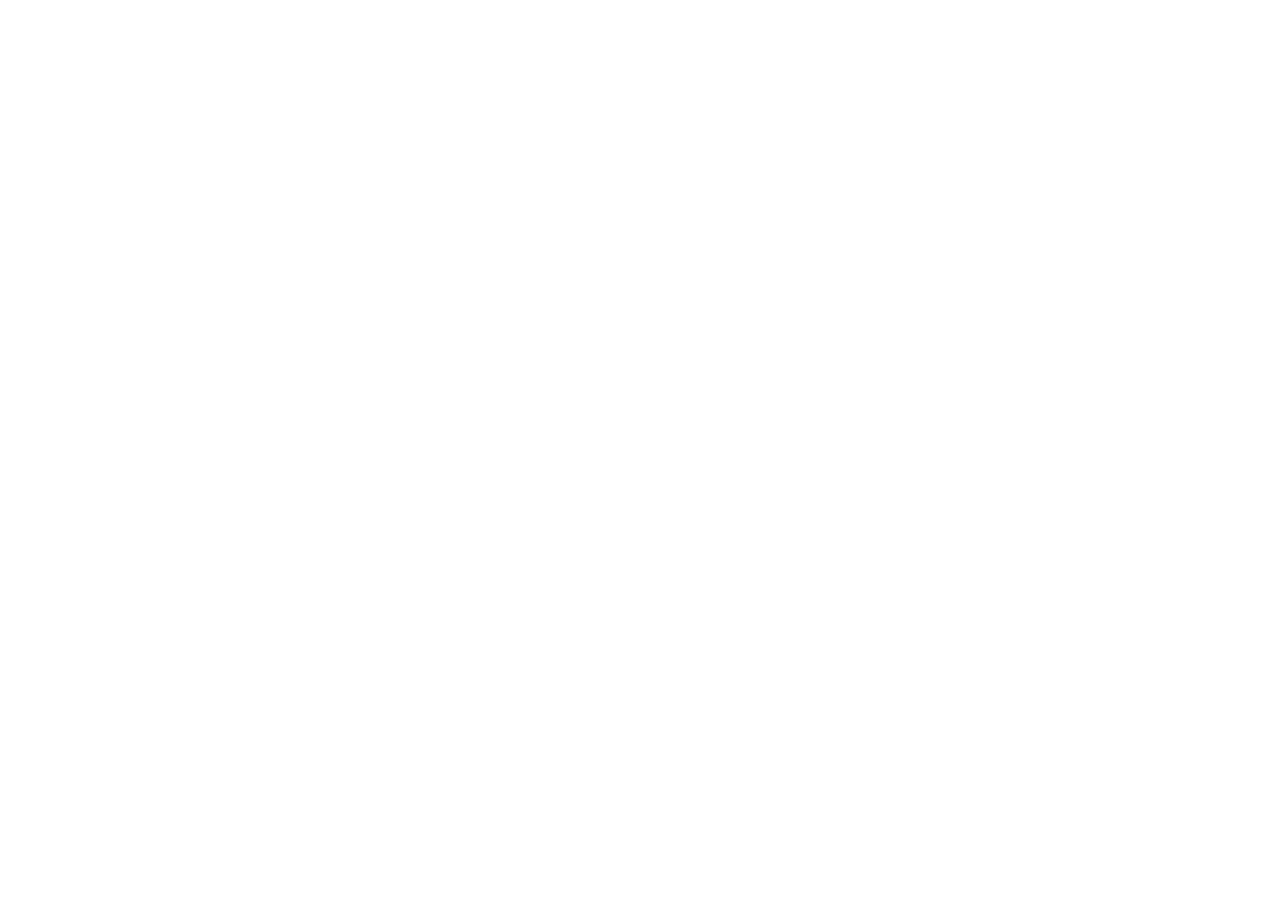
==== Beginner/Fylo landing page with detailed integrations section/index.html @ 860aa9db "Basic file structure" ====
<!DOCTYPE html>
<html lang="en">

<head>
   <meta charset="UTF-8">
   <meta name="viewport" content="width=device-width, initial-scale=1.0">
   <meta http-equiv="X-UA-Compatible" content="ie=edge">
   <link href="https://fonts.googleapis.com/css?family=Open+Sans:400,600,700|Raleway:700" rel="stylesheet">
   <!-- End of fonts -->
   <link rel="stylesheet" href="/normalize.css">
   <link rel="stylesheet" href="css/style.css">
   <!-- End of styles -->
   <link rel="stylesheet" href="https://use.fontawesome.com/releases/v5.7.2/css/all.css" integrity="sha384-fnmOCqbTlWIlj8LyTjo7mOUStjsKC4pOpQbqyi7RrhN7udi9RwhKkMHpvLbHG9Sr"
      crossorigin="anonymous">
   <!-- End of libraries -->
   <title>Flylo landing page</title>
</head>

<body>


</body>

</html>
---- Beginner/Fylo landing page with detailed integrations section/css/style.css ----
*,
*::before,
*::after {
  -webkit-box-sizing: border-box;
          box-sizing: border-box;
}

body {
  font-family: 'Open sans';
}
/*# sourceMappingURL=style.css.map */
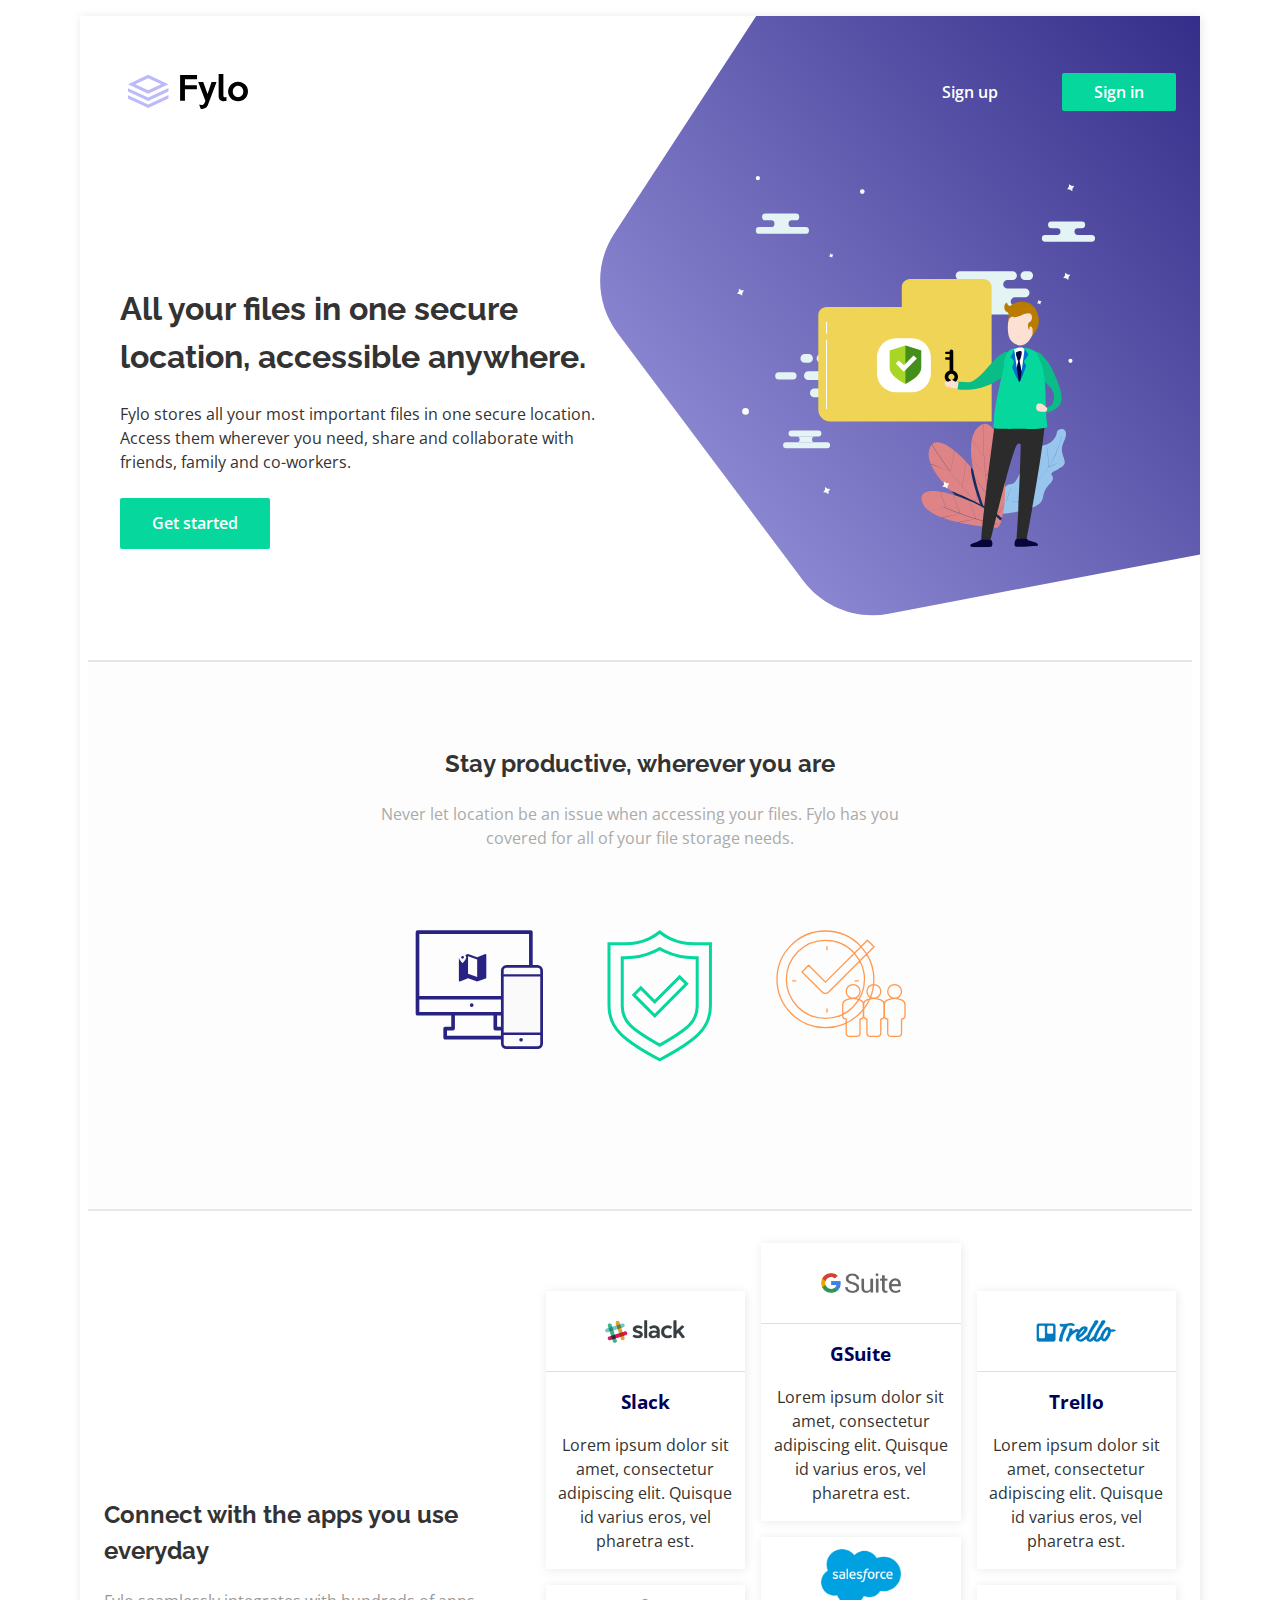
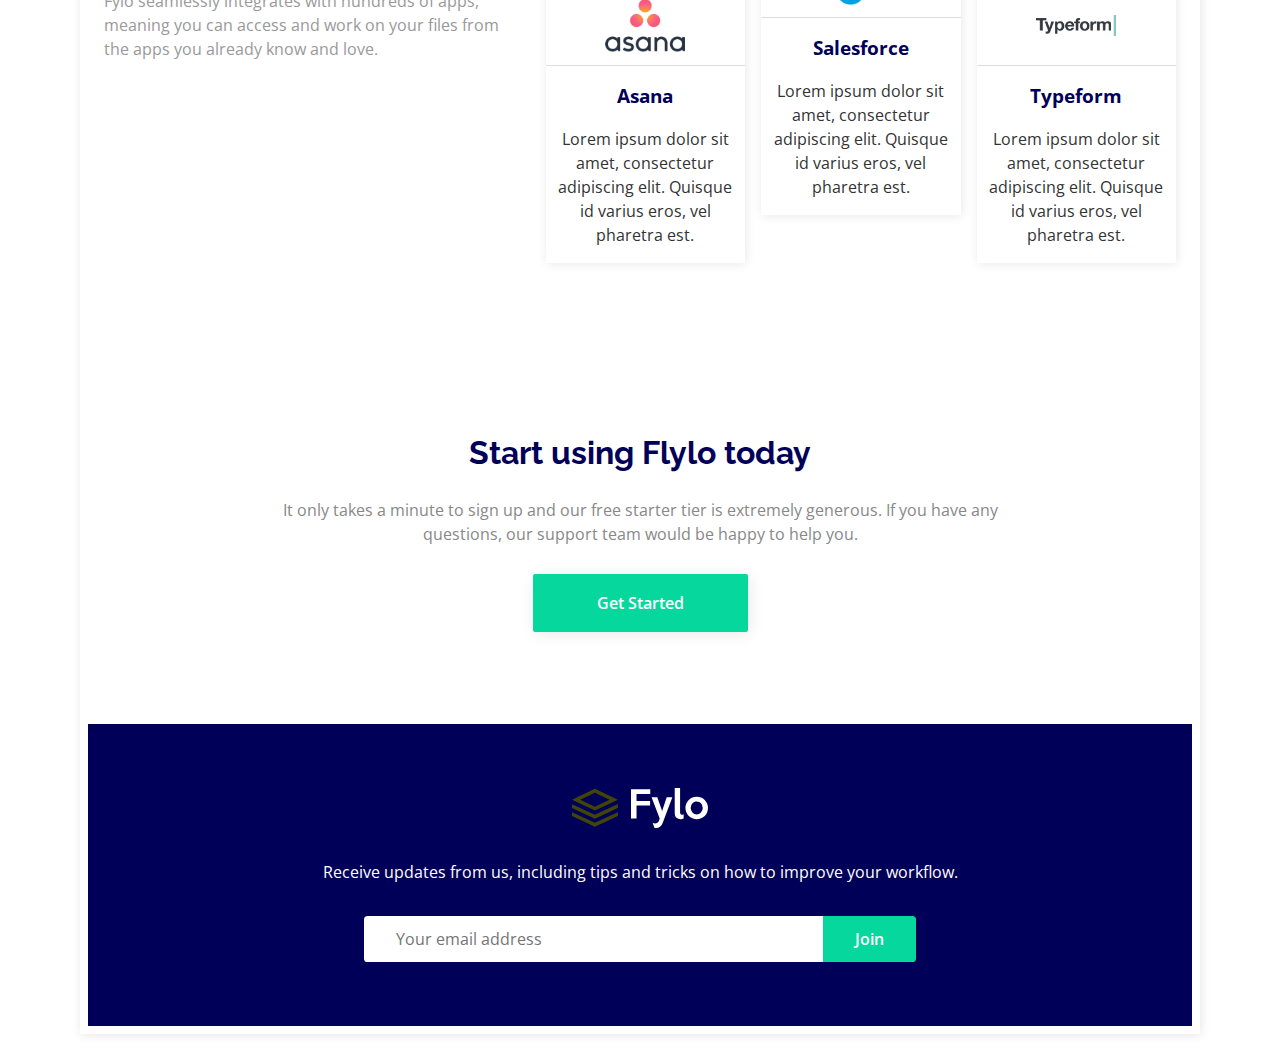
==== commit 81bfa5da: "Desktop and mobile views" ====
--- a/Beginner/Fylo landing page with detailed integrations section/index.html
+++ b/Beginner/Fylo landing page with detailed integrations section/index.html
@@ -17,8 +17,158 @@
 </head>
 
 <body>
+   <div class="container">
+
+      <img class="desktop-bg" src="./img/bg-intro-desktop.svg" alt="Purple background">
+      <img src="./img/bg-intro-mobile.svg" alt="" class="mobile-bg">
+
+      <nav class="navigation">
+         <ul class="navigation__ul">
+            <li class="navigation__li navigation__li--align-left">
+               <a href="#" class="navigation__link"><img class="navigation__logo" src="./img/logo.svg" alt="Company logo"></a>
+            </li>
+            <li class="navigation__li">
+               <a href="#" class="btn navigation__link">Sign up</a>
+            </li>
+            <li class="navigation__li">
+               <a href="#" class="btn btn--green navigation__link navigation__link--green">Sign in</a>
+            </li>
+         </ul>
+      </nav>
+      <!-- End of .navigation -->
+
+      <section class="intro">
+
+         <div class="intro__divider intro__divider--left">
+            <h1 class="heading intro__title">All your files in one secure location, accessible anywhere.</h1>
+            <p class="paragraph intro__text">Fylo stores all your most important files in one secure location.
+               Access them wherever you need, share and collaborate with friends,
+               family and co-workers.</p>
+            <a href="#" class="btn btn--green intro__link">Get started</a>
+         </div>
+
+         <div class="intro__divider">
+            <img class="intro__illustration" src="./img/illustration-main.svg" alt="Illustration">
+         </div>
+
+      </section>
+      <!-- End of .intro -->
+
+      <section class="services">
+         <h2 class="heading services__title">Stay productive, wherever you are</h2>
+         <p class="paragraph services__text">Never let location be an issue when accessing your files. Fylo has you
+            covered for all of your file storage needs.</p>
+         <ul class="services__ul">
+            <li class="services__li"><img src="./img/icon-devices.svg" alt="Information graphic"></li>
+            <li class="services__li"><img src="./img/icon-security.svg" alt="Information graphic"></li>
+            <li class="services__li"><img src="./img/icon-collaboration.svg" alt="Information graphic"></li>
+         </ul>
+      </section>
+      <!-- End of .services -->
+
+      <section class="apps">
+         <div class="apps__divider apps__divider--small">
+            <h2 class="heading apps__heading">Connect with the apps you use everyday</h2>
+            <p class="paragraph apps__information">Fylo seamlessly integrates with hundreds of apps, meaning you can
+               access and
+               work on your files from the apps you already know and love.</p>
+         </div>
+
+         <div class="apps__divider apps__divider--large">
+            <div class="apps__card">
+               <header class="apps__app-header">
+                  <img src="./img/logo-slack.png" alt="" class="apps__logo">
+               </header>
+               <h3 class="apps__app-title">Slack</h3>
+               <p class="paragraph apps__app-description">Lorem ipsum dolor sit amet, consectetur adipiscing elit.
+                  Quisque id
+                  varius eros, vel pharetra est.</p>
+            </div>
+            <!-- End of .apps__card -->
+
+            <div class="apps__card apps__card--transform">
+               <header class="apps__app-header">
+                  <img src="./img/logo-gsuite.png" alt="" class="apps__logo">
+               </header>
+               <h3 class="apps__app-title">GSuite</h3>
+               <p class="paragraph apps__app-description">Lorem ipsum dolor sit amet, consectetur adipiscing elit.
+                  Quisque id
+                  varius eros, vel pharetra est.</p>
+            </div>
+            <!-- End of .apps__card -->
+
+            <div class="apps__card">
+               <header class="apps__app-header">
+                  <img src="./img/logo-trello.png" alt="" class="apps__logo">
+               </header>
+               <h3 class="apps__app-title">Trello</h3>
+               <p class="paragraph apps__app-description">Lorem ipsum dolor sit amet, consectetur adipiscing elit.
+                  Quisque id
+                  varius eros, vel pharetra est.</p>
+            </div>
+            <!-- End of .apps__card -->
+
+            <div class="apps__card">
+               <header class="apps__app-header">
+                  <img src="./img/logo-asana.png" alt="" class="apps__logo">
+               </header>
+               <h3 class="apps__app-title">Asana</h3>
+               <p class="paragraph apps__app-description">Lorem ipsum dolor sit amet, consectetur adipiscing elit.
+                  Quisque id
+                  varius eros, vel pharetra est.</p>
+            </div>
+            <!-- End of .apps__card -->
+
+            <div class="apps__card apps__card--transform">
+               <header class="apps__app-header">
+                  <img src="./img/logo-salesforce.png" alt="" class="apps__logo">
+               </header>
+               <h3 class="apps__app-title">Salesforce</h3>
+               <p class="paragraph apps__app-description">Lorem ipsum dolor sit amet, consectetur adipiscing elit.
+                  Quisque id
+                  varius eros, vel pharetra est.</p>
+            </div>
+            <!-- End of .apps__card -->
+
+            <div class="apps__card">
+               <header class="apps__app-header">
+                  <img src="./img/logo-typeform.png" alt="" class="apps__logo">
+               </header>
+               <h3 class="apps__app-title">Typeform</h3>
+               <p class="paragraph apps__app-description">Lorem ipsum dolor sit amet, consectetur adipiscing elit.
+                  Quisque id
+                  varius eros, vel pharetra est.</p>
+            </div>
+            <!-- End of .apps__card -->
+         </div>
+         <!-- End of .apps_divider -->
+      </section>
+      <!-- End of .apps -->
+
+      <section class="final">
+         <h1 class="heading final__title">Start using Flylo today</h1>
+         <p class="paragraph final__text">It only takes a minute to sign up and our free starter tier is extremely
+            generous. If you have any
+            questions, our support team would be happy to help you.</p>
+         <a href="#" class="btn btn--green final__btn">Get Started</a>
+      </section>
+      <!-- End of .final -->
+
+      <footer class="footer">
+         <img src="./img/logo.svg" alt="Company logo" class="footer__logo">
+         <p class="paragraph footer__description">Receive updates from us, including tips and tricks on how to improve
+            your
+            workflow.</p>
+         <form class="footer__form">
+            <input class="footer__form-input" type="text" placeholder="Your email address">
+            <input class="btn--green footer__form-submit" type="submit" value="Join">
+         </form>
+      </footer>
+      <!-- End of .footer -->
 
 
+   </div>
+   <!-- End of .container -->
 </body>
 
 </html>--- a/Beginner/Fylo landing page with detailed integrations section/css/style.css
+++ b/Beginner/Fylo landing page with detailed integrations section/css/style.css
@@ -6,6 +6,406 @@
 }
 
 body {
-  font-family: 'Open sans';
+  font-family: 'Open sans', Arial, Helvetica, sans-serif;
+}
+
+.btn {
+  border-radius: .125em;
+  color: #333;
+  font-weight: 600;
+  text-decoration: none;
+}
+
+.btn--green {
+  background: #06d79d;
+  -webkit-transition: all 300ms ease;
+  transition: all 300ms ease;
+}
+
+.btn--green:hover {
+  background: #05c18d;
+}
+
+.heading {
+  color: #333;
+  font-family: 'Raleway', 'Franklin Gothic', 'Medium', 'Arial Narrow', Arial, sans-serif;
+  line-height: 1.5;
+}
+
+.paragraph {
+  color: #333;
+  line-height: 1.5;
+}
+
+.container {
+  -webkit-box-shadow: 1px 1px 10px rgba(0, 0, 0, 0.103);
+          box-shadow: 1px 1px 10px rgba(0, 0, 0, 0.103);
+  max-width: 70em;
+  margin: 1em auto;
+  overflow: hidden;
+  padding: .5em;
+  position: relative;
+}
+
+.container > section,
+.container > footer {
+  padding: 4em 0;
+}
+
+.desktop-bg {
+  position: absolute;
+  top: 0;
+  right: 0;
+  width: 37.5em;
+  z-index: -1;
+}
+
+@media (max-width: 60em) {
+  .desktop-bg {
+    display: none;
+  }
+}
+
+.mobile-bg {
+  display: none;
+  position: absolute;
+  top: 0;
+  right: 0;
+  width: 22.5em;
+  z-index: -1;
+}
+
+@media (max-width: 60em) {
+  .mobile-bg {
+    display: block;
+  }
+}
+
+.navigation {
+  padding: 1em 0;
+}
+
+.navigation__ul {
+  -webkit-box-align: center;
+      -ms-flex-align: center;
+          align-items: center;
+  display: -webkit-box;
+  display: -ms-flexbox;
+  display: flex;
+  -webkit-box-orient: horizontal;
+  -webkit-box-direction: normal;
+      -ms-flex-direction: row;
+          flex-direction: row;
+  list-style-type: none;
+}
+
+.navigation__li {
+  margin: 0 1em;
+}
+
+.navigation__li--align-left {
+  margin: 0;
+  margin-right: auto;
+}
+
+.navigation__link {
+  color: #fff;
+  padding: .5em 2em;
+}
+
+.navigation__link--green {
+  border-radius: .125em;
+  background: #06d79d;
+}
+
+.navigation__logo {
+  display: block;
+  width: 7.5em;
+}
+
+.intro {
+  -webkit-box-align: center;
+      -ms-flex-align: center;
+          align-items: center;
+  display: -webkit-box;
+  display: -ms-flexbox;
+  display: flex;
+}
+
+.intro__divider {
+  -ms-flex-preferred-size: 50%;
+      flex-basis: 50%;
+}
+
+.intro__divider--left {
+  padding: 2em;
+}
+
+.intro__illustration {
+  display: block;
+  margin: auto;
+  -webkit-transform: translateY(-3em);
+          transform: translateY(-3em);
+  width: 65%;
+}
+
+.intro__link {
+  color: #fff;
+  display: inline-block;
+  font-weight: 600;
+  margin: .5em 0;
+  padding: 1em 2em;
+  text-decoration: none;
+  -webkit-transition: all 300ms ease;
+  transition: all 300ms ease;
+}
+
+.services {
+  border-top: 2px solid rgba(0, 0, 0, 0.096);
+  background: rgba(238, 238, 238, 0.103);
+  text-align: center;
+}
+
+.services__text {
+  color: #aaa;
+  margin: auto;
+  width: 50%;
+}
+
+.services__ul {
+  display: -webkit-box;
+  display: -ms-flexbox;
+  display: flex;
+  -webkit-box-pack: center;
+      -ms-flex-pack: center;
+          justify-content: center;
+  list-style-type: none;
+  margin: 5em 0;
+}
+
+.services__li {
+  margin: 0 2em;
+}
+
+.apps {
+  -webkit-box-align: center;
+      -ms-flex-align: center;
+          align-items: center;
+  border-top: 2px solid rgba(0, 0, 0, 0.096);
+  display: -webkit-box;
+  display: -ms-flexbox;
+  display: flex;
+}
+
+.apps__divider {
+  padding: 1em;
+}
+
+.apps__divider--small {
+  -ms-flex-preferred-size: 40%;
+      flex-basis: 40%;
+}
+
+.apps__divider--large {
+  display: -ms-grid;
+  display: grid;
+  -ms-grid-columns: (1fr)[3];
+      grid-template-columns: repeat(3, 1fr);
+  grid-gap: 1em;
+  -ms-flex-preferred-size: 60%;
+      flex-basis: 60%;
+}
+
+.apps__information {
+  color: #999;
+}
+
+.apps__card {
+  -webkit-box-shadow: 1px 1px 10px rgba(0, 0, 0, 0.089);
+          box-shadow: 1px 1px 10px rgba(0, 0, 0, 0.089);
+  text-align: center;
+}
+
+.apps__card--transform {
+  -webkit-transform: translateY(-3em);
+          transform: translateY(-3em);
+}
+
+.apps__logo {
+  display: block;
+  margin: .5em auto;
+  padding: 1em 0;
+  width: 5em;
+}
+
+.apps__app-header {
+  -webkit-box-align: center;
+      -ms-flex-align: center;
+          align-items: center;
+  background: #fff;
+  display: -webkit-box;
+  display: -ms-flexbox;
+  display: flex;
+  height: 5em;
+  -webkit-box-pack: center;
+      -ms-flex-pack: center;
+          justify-content: center;
+}
+
+.apps__app-title {
+  border-top: 1px solid rgba(0, 0, 0, 0.13);
+  color: #000058;
+  margin: 0;
+  padding: 1em 0 .25em 0;
+}
+
+.apps__app-description {
+  margin: .5em 0;
+  padding: .5em;
+}
+
+.final {
+  text-align: center;
+}
+
+.final__title {
+  color: #000058;
+}
+
+.final__text {
+  color: #888;
+  margin: auto;
+  width: 65%;
+}
+
+.final__btn {
+  -webkit-box-shadow: 2px 2px 15px rgba(0, 0, 0, 0.089);
+          box-shadow: 2px 2px 15px rgba(0, 0, 0, 0.089);
+  color: #fff;
+  display: inline-block;
+  margin: 1.75em 0;
+  padding: 1.25em 4em;
+}
+
+.footer {
+  -webkit-box-align: center;
+      -ms-flex-align: center;
+          align-items: center;
+  background: #000058;
+  display: -webkit-box;
+  display: -ms-flexbox;
+  display: flex;
+  -webkit-box-orient: vertical;
+  -webkit-box-direction: normal;
+      -ms-flex-direction: column;
+          flex-direction: column;
+}
+
+.footer__logo {
+  display: block;
+  -webkit-filter: invert(100%);
+          filter: invert(100%);
+  width: 8.5em;
+}
+
+.footer__description {
+  color: #fff;
+  margin: 2em 0;
+}
+
+.footer__form {
+  display: -webkit-box;
+  display: -ms-flexbox;
+  display: flex;
+  width: 50%;
+}
+
+.footer__form-input, .footer__form-submit {
+  border: 0;
+  border-radius: .225em;
+  display: block;
+  padding: .85em 2em;
+}
+
+.footer__form-input {
+  border-top-right-radius: 0;
+  border-bottom-right-radius: 0;
+  color: #555;
+  width: 100%;
+}
+
+.footer__form-submit {
+  border-top-left-radius: 0;
+  border-bottom-left-radius: 0;
+  color: #fff;
+  cursor: pointer;
+  font-weight: 600;
+}
+
+@media (max-width: 60em) {
+  .intro {
+    -webkit-box-orient: vertical;
+    -webkit-box-direction: normal;
+        -ms-flex-flow: column nowrap;
+            flex-flow: column nowrap;
+  }
+  .intro__divider {
+    text-align: center;
+  }
+  .intro__divider--left {
+    -webkit-box-ordinal-group: 2;
+        -ms-flex-order: 1;
+            order: 1;
+  }
+  .intro__illustration {
+    width: 25em;
+  }
+}
+
+@media (max-width: 50em) {
+  .apps {
+    -webkit-box-orient: vertical;
+    -webkit-box-direction: normal;
+        -ms-flex-flow: column nowrap;
+            flex-flow: column nowrap;
+    text-align: center;
+  }
+  .apps__divider--large {
+    -ms-grid-columns: (1fr)[2];
+        grid-template-columns: repeat(2, 1fr);
+  }
+  .apps__card--transform {
+    -webkit-transform: translateY(0);
+            transform: translateY(0);
+  }
+  .services__ul {
+    -webkit-box-orient: vertical;
+    -webkit-box-direction: normal;
+        -ms-flex-flow: column;
+            flex-flow: column;
+  }
+  .services__li {
+    margin: 2em 0;
+  }
+  .footer {
+    text-align: center;
+  }
+  .footer__form {
+    -webkit-box-orient: vertical;
+    -webkit-box-direction: normal;
+        -ms-flex-flow: column nowrap;
+            flex-flow: column nowrap;
+    width: 95%;
+  }
+  .footer__form-input, .footer__form-submit {
+    border-radius: 0;
+  }
+}
+
+@media (max-width: 30em) {
+  .apps__divider--large {
+    -ms-grid-columns: 1fr;
+        grid-template-columns: 1fr;
+  }
 }
 /*# sourceMappingURL=style.css.map */